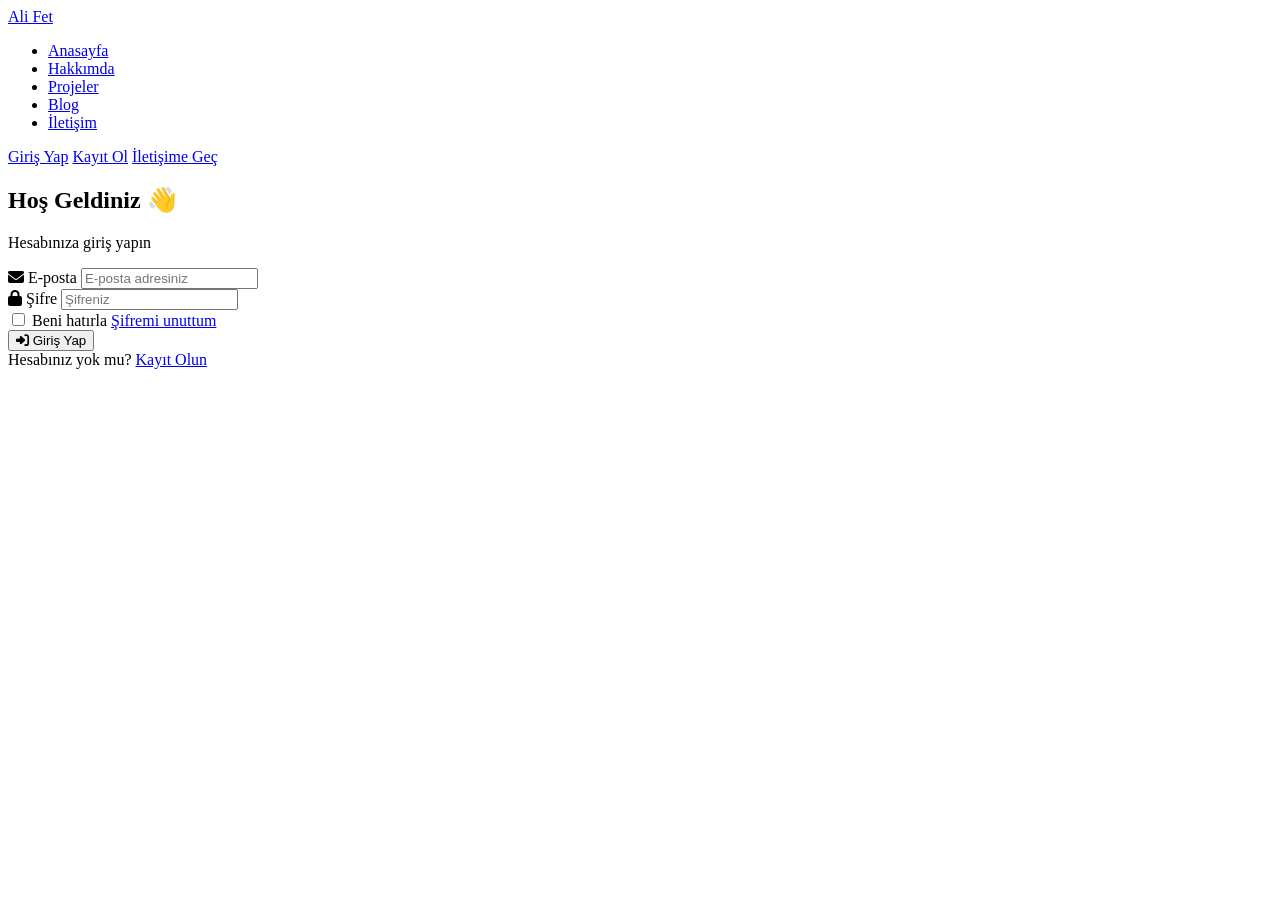
==== pages/giris.html @ 5f3c0827 "Add files via upload" ====
<!DOCTYPE html>
<html lang="tr">
<head>
    <meta charset="UTF-8">
    <meta name="viewport" content="width=device-width, initial-scale=1.0">
    <title>Giriş Yap | Ali Fet</title>
    <link rel="stylesheet" href="../assets/css/style.css">
    <link rel="stylesheet" href="../assets/css/responsive.css">
    <link rel="stylesheet" href="https://cdnjs.cloudflare.com/ajax/libs/font-awesome/6.4.0/css/all.min.css">
</head>
<body>
    <div class="preloader"><div class="loader"></div></div>
    <div class="particles"></div>

    <nav class="navbar">
        <a href="../index.html" class="logo">Ali Fet</a>
        <ul class="nav-links">
            <li><a href="../index.html">Anasayfa</a></li>
            <li><a href="hakkimda.html">Hakkımda</a></li>
            <li><a href="projeler.html">Projeler</a></li>
            <li><a href="blog.html">Blog</a></li>
            <li><a href="iletisim.html">İletişim</a></li>
        </ul>
        <div class="nav-right">
            <a href="giris.html" class="btn btn-outline active">Giriş Yap</a>
            <a href="kayit.html" class="btn btn-primary">Kayıt Ol</a>
            <a href="iletisim.html" class="btn btn-secondary">İletişime Geç</a>
        </div>
        <div class="mobile-menu-btn"><span></span><span></span><span></span></div>
    </nav>

    <div class="auth-container">
        <div class="auth-box">
            <h2>Hoş Geldiniz 👋</h2>
            <p class="subtitle">Hesabınıza giriş yapın</p>

            <form id="girisForm" autocomplete="on">
                <div class="form-group">
                    <i class="fas fa-envelope"></i>
                    <label for="email">E-posta</label>
                    <input type="email" id="email" name="email"
                           placeholder="E-posta adresiniz" required autocomplete="email">
                </div>
                <div class="form-group">
                    <i class="fas fa-lock"></i>
                    <label for="sifre">Şifre</label>
                    <input type="password" id="sifre" name="sifre"
                           placeholder="Şifreniz" required autocomplete="current-password">
                </div>
                <div class="form-options">
                    <label><input type="checkbox"> Beni hatırla</label>
                    <a href="#">Şifremi unuttum</a>
                </div>
                <button type="submit" class="btn btn-primary">
                    <i class="fas fa-sign-in-alt"></i> Giriş Yap
                </button>
            </form>

            <div class="auth-footer">
                Hesabınız yok mu? <a href="kayit.html">Kayıt Olun</a>
            </div>
        </div>
    </div>

    <script src="../assets/js/main.js"></script>
</body>
</html>
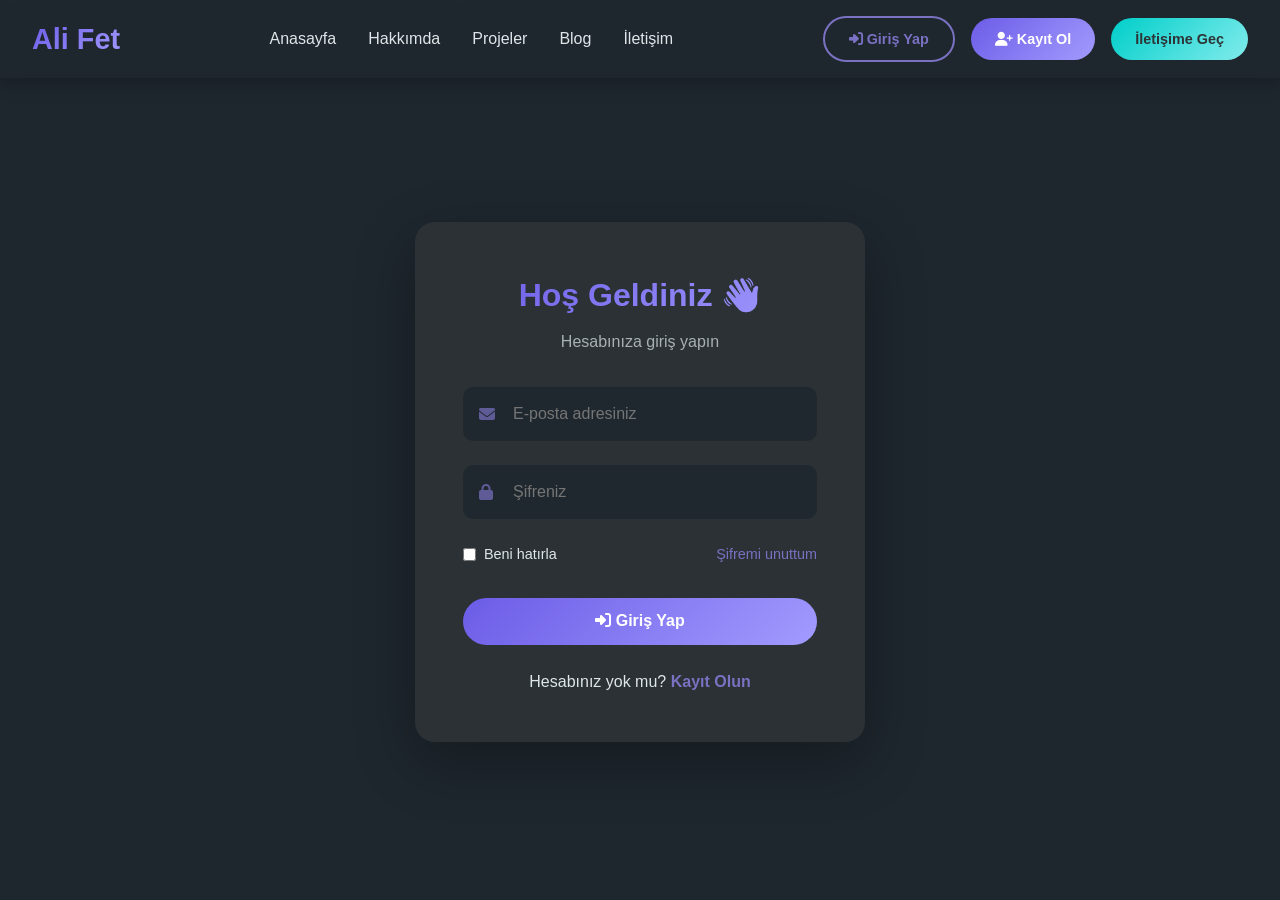
==== commit 46a839bc: "Update giris.html" ====
--- a/pages/giris.html
+++ b/pages/giris.html
@@ -4,6 +4,7 @@
     <meta charset="UTF-8">
     <meta name="viewport" content="width=device-width, initial-scale=1.0">
     <title>Giriş Yap | Ali Fet</title>
+    <link rel="icon" type="image/svg+xml" href="../assets/img/favicon.svg">
     <link rel="stylesheet" href="../assets/css/style.css">
     <link rel="stylesheet" href="../assets/css/responsive.css">
     <link rel="stylesheet" href="https://cdnjs.cloudflare.com/ajax/libs/font-awesome/6.4.0/css/all.min.css">
--- a/assets/css/style.css
+++ b/assets/css/style.css
@@ -0,0 +1,1210 @@
+/* ========== GENEL STILLER ========== */
+* {
+    margin: 0;
+    padding: 0;
+    box-sizing: border-box;
+}
+
+:root {
+    --primary: #7b71c3;
+    --primary-dark: #5b4cdb;
+    --secondary: #00cec9;
+    --accent: #fd79a8;
+    --dark: #2d3436;
+    --darker: #1e272e;
+    --light: #dfe6e9;
+    --white: #ffffff;
+    --gradient: linear-gradient(135deg, #6c5ce7 0%, #a29bfe 100%);
+    --gradient-2: linear-gradient(135deg, #00cec9 0%, #81ecec 100%);
+}
+
+html {
+    scroll-behavior: smooth;
+}
+
+body {
+    font-family: 'Segoe UI', Tahoma, Geneva, Verdana, sans-serif;
+    background: var(--darker);
+    color: var(--light);
+    line-height: 1.6;
+    overflow-x: hidden;
+}
+
+a {
+    text-decoration: none;
+    color: inherit;
+}
+
+/* ========== NAVBAR ========== */
+.navbar {
+    position: fixed;
+    top: 0;
+    left: 0;
+    right: 0;
+    z-index: 1000;
+    background: rgba(30, 39, 46, 0.95);
+    backdrop-filter: blur(10px);
+    padding: 1rem 2rem;
+    display: flex;
+    justify-content: space-between;
+    align-items: center;
+    box-shadow: 0 2px 20px rgba(0, 0, 0, 0.3);
+}
+
+.logo {
+    font-size: 1.8rem;
+    font-weight: 700;
+    background: var(--gradient);
+    -webkit-background-clip: text;
+    -webkit-text-fill-color: transparent;
+    background-clip: text;
+    animation: glow 2s ease-in-out infinite alternate;
+}
+
+@keyframes glow {
+    from { filter: drop-shadow(0 0 5px rgba(108, 92, 231, 0.5)); }
+    to { filter: drop-shadow(0 0 20px rgba(108, 92, 231, 0.8)); }
+}
+
+.nav-links {
+    display: flex;
+    list-style: none;
+    gap: 2rem;
+}
+
+.nav-links a {
+    position: relative;
+    padding: 0.5rem 0;
+    font-weight: 500;
+    transition: color 0.3s ease;
+}
+
+.nav-links a::after {
+    content: '';
+    position: absolute;
+    bottom: 0;
+    left: 0;
+    width: 0;
+    height: 2px;
+    background: var(--gradient);
+    transition: width 0.3s ease;
+}
+
+.nav-links a:hover {
+    color: var(--primary);
+}
+
+.nav-links a:hover::after {
+    width: 100%;
+}
+
+.nav-links a.active {
+    color: var(--primary);
+}
+
+.nav-links a.active::after {
+    width: 100%;
+}
+
+.nav-right {
+    display: flex;
+    gap: 1rem;
+    align-items: center;
+}
+
+.btn {
+    padding: 0.6rem 1.5rem;
+    border-radius: 50px;
+    font-weight: 600;
+    cursor: pointer;
+    transition: all 0.3s ease;
+    border: none;
+    font-size: 0.9rem;
+}
+
+.btn-outline {
+    background: transparent;
+    border: 2px solid var(--primary);
+    color: var(--primary);
+}
+
+.btn-outline:hover {
+    background: var(--primary);
+    color: var(--white);
+    transform: translateY(-2px);
+    box-shadow: 0 5px 20px rgba(108, 92, 231, 0.4);
+}
+
+.btn-primary {
+    background: var(--gradient);
+    color: var(--white);
+}
+
+.btn-primary:hover {
+    transform: translateY(-2px);
+    box-shadow: 0 5px 20px rgba(108, 92, 231, 0.4);
+}
+
+.btn-secondary {
+    background: var(--gradient-2);
+    color: var(--dark);
+}
+
+.btn-secondary:hover {
+    transform: translateY(-2px);
+    box-shadow: 0 5px 20px rgba(0, 206, 201, 0.4);
+}
+
+/* ========== HERO SECTION ========== */
+.hero {
+    min-height: 100vh;
+    display: flex;
+    align-items: center;
+    justify-content: center;
+    padding: 6rem 2rem 2rem;
+    position: relative;
+    overflow: hidden;
+}
+
+.hero::before {
+    content: '';
+    position: absolute;
+    top: -50%;
+    left: -50%;
+    width: 200%;
+    height: 200%;
+    background: radial-gradient(circle, rgba(108, 92, 231, 0.1) 0%, transparent 50%);
+    animation: rotate 20s linear infinite;
+}
+
+@keyframes rotate {
+    from { transform: rotate(0deg); }
+    to { transform: rotate(360deg); }
+}
+
+.hero-content {
+    text-align: center;
+    z-index: 1;
+    animation: fadeInUp 1s ease;
+}
+
+@keyframes fadeInUp {
+    from {
+        opacity: 0;
+        transform: translateY(50px);
+    }
+    to {
+        opacity: 1;
+        transform: translateY(0);
+    }
+}
+
+.hero h1 {
+    font-size: 3.5rem;
+    margin-bottom: 1rem;
+    background: var(--gradient);
+    -webkit-background-clip: text;
+    -webkit-text-fill-color: transparent;
+    background-clip: text;
+}
+
+.hero .subtitle {
+    font-size: 1.5rem;
+    color: var(--secondary);
+    margin-bottom: 1rem;
+}
+
+.hero .description {
+    font-size: 1.1rem;
+    max-width: 600px;
+    margin: 0 auto 2rem;
+    color: var(--light);
+    opacity: 0.8;
+}
+
+.typing-text {
+    font-size: 1.3rem;
+    color: var(--accent);
+    margin-bottom: 2rem;
+}
+
+.typing-text span {
+    border-right: 3px solid var(--accent);
+    padding-right: 5px;
+    animation: blink 0.7s infinite;
+}
+
+@keyframes blink {
+    0%, 100% { border-color: var(--accent); }
+    50% { border-color: transparent; }
+}
+
+.hero-buttons {
+    display: flex;
+    gap: 1rem;
+    justify-content: center;
+    flex-wrap: wrap;
+}
+
+/* Floating Shapes */
+.floating-shapes {
+    position: absolute;
+    width: 100%;
+    height: 100%;
+    overflow: hidden;
+    z-index: 0;
+}
+
+.shape {
+    position: absolute;
+    opacity: 0.1;
+    animation: float 6s ease-in-out infinite;
+}
+
+.shape:nth-child(1) {
+    top: 20%;
+    left: 10%;
+    width: 80px;
+    height: 80px;
+    background: var(--primary);
+    border-radius: 50%;
+    animation-delay: 0s;
+}
+
+.shape:nth-child(2) {
+    top: 60%;
+    right: 10%;
+    width: 120px;
+    height: 120px;
+    background: var(--secondary);
+    border-radius: 30% 70% 70% 30% / 30% 30% 70% 70%;
+    animation-delay: 2s;
+}
+
+.shape:nth-child(3) {
+    bottom: 20%;
+    left: 20%;
+    width: 60px;
+    height: 60px;
+    background: var(--accent);
+    transform: rotate(45deg);
+    animation-delay: 4s;
+}
+
+@keyframes float {
+    0%, 100% { transform: translateY(0) rotate(0deg); }
+    50% { transform: translateY(-20px) rotate(10deg); }
+}
+
+/* ========== SECTION GENEL ========== */
+.section {
+    padding: 5rem 2rem;
+    max-width: 1200px;
+    margin: 0 auto;
+}
+
+.section-title {
+    font-size: 2.5rem;
+    text-align: center;
+    margin-bottom: 3rem;
+    background: var(--gradient);
+    -webkit-background-clip: text;
+    -webkit-text-fill-color: transparent;
+    background-clip: text;
+    position: relative;
+}
+
+.section-title::after {
+    content: '';
+    display: block;
+    width: 100px;
+    height: 4px;
+    background: var(--gradient);
+    margin: 1rem auto 0;
+    border-radius: 2px;
+}
+
+/* ========== PAGE HEADER ========== */
+.page-header {
+    padding: 8rem 2rem 4rem;
+    text-align: center;
+    background: linear-gradient(135deg, rgba(108, 92, 231, 0.2) 0%, rgba(0, 206, 201, 0.1) 100%);
+    position: relative;
+    overflow: hidden;
+}
+
+.page-header::before {
+    content: '';
+    position: absolute;
+    top: 0;
+    left: 0;
+    right: 0;
+    bottom: 0;
+    background: url("data:image/svg+xml,%3Csvg width='60' height='60' viewBox='0 0 60 60' xmlns='[w3.org](http://www.w3.org/2000/svg)'%3E%3Cg fill='none' fill-rule='evenodd'%3E%3Cg fill='%236c5ce7' fill-opacity='0.05'%3E%3Cpath d='M36 34v-4h-2v4h-4v2h4v4h2v-4h4v-2h-4zm0-30V0h-2v4h-4v2h4v4h2V6h4V4h-4zM6 34v-4H4v4H0v2h4v4h2v-4h4v-2H6zM6 4V0H4v4H0v2h4v4h2V6h4V4H6z'/%3E%3C/g%3E%3C/g%3E%3C/svg%3E");
+}
+
+.page-header h1 {
+    font-size: 3rem;
+    background: var(--gradient);
+    -webkit-background-clip: text;
+    -webkit-text-fill-color: transparent;
+    background-clip: text;
+    margin-bottom: 1rem;
+    animation: fadeInUp 0.8s ease;
+}
+
+.page-header p {
+    font-size: 1.2rem;
+    opacity: 0.8;
+    animation: fadeInUp 0.8s ease 0.2s both;
+}
+
+/* ========== HAKKIMDA SAYFASI ========== */
+.about-content {
+    display: grid;
+    grid-template-columns: 1fr 1fr;
+    gap: 4rem;
+    align-items: center;
+    padding: 4rem 2rem;
+    max-width: 1200px;
+    margin: 0 auto;
+}
+
+.about-image {
+    position: relative;
+    animation: fadeInLeft 1s ease;
+}
+
+@keyframes fadeInLeft {
+    from {
+        opacity: 0;
+        transform: translateX(-50px);
+    }
+    to {
+        opacity: 1;
+        transform: translateX(0);
+    }
+}
+
+.about-image .image-wrapper {
+    position: relative;
+    width: 300px;
+    height: 300px;
+    margin: 0 auto;
+}
+
+.about-image .image-wrapper::before {
+    content: '';
+    position: absolute;
+    top: -10px;
+    left: -10px;
+    right: -10px;
+    bottom: -10px;
+    background: var(--gradient);
+    border-radius: 20px;
+    z-index: -1;
+    animation: pulse 2s ease-in-out infinite;
+}
+
+@keyframes pulse {
+    0%, 100% { transform: scale(1); opacity: 1; }
+    50% { transform: scale(1.05); opacity: 0.8; }
+}
+
+.about-image img {
+    width: 100%;
+    height: 100%;
+    object-fit: cover;
+    border-radius: 20px;
+}
+
+.profile-placeholder {
+    width: 100%;
+    height: 100%;
+    background: var(--gradient);
+    border-radius: 20px;
+    display: flex;
+    align-items: center;
+    justify-content: center;
+    font-size: 5rem;
+    color: var(--white);
+}
+
+.about-text {
+    animation: fadeInRight 1s ease;
+}
+
+@keyframes fadeInRight {
+    from {
+        opacity: 0;
+        transform: translateX(50px);
+    }
+    to {
+        opacity: 1;
+        transform: translateX(0);
+    }
+}
+
+.about-text h2 {
+    font-size: 2rem;
+    margin-bottom: 1rem;
+    color: var(--primary);
+}
+
+.about-text p {
+    margin-bottom: 1.5rem;
+    line-height: 1.8;
+}
+
+.skills {
+    margin-top: 2rem;
+}
+
+.skills h3 {
+    margin-bottom: 1rem;
+    color: var(--secondary);
+}
+
+.skill-tags {
+    display: flex;
+    flex-wrap: wrap;
+    gap: 0.8rem;
+}
+
+.skill-tag {
+    background: rgba(108, 92, 231, 0.2);
+    padding: 0.5rem 1rem;
+    border-radius: 20px;
+    font-size: 0.9rem;
+    border: 1px solid var(--primary);
+    transition: all 0.3s ease;
+}
+
+.skill-tag:hover {
+    background: var(--primary);
+    color: var(--white);
+    transform: translateY(-3px);
+}
+
+/* Skill Bars */
+.skill-bars {
+    margin-top: 2rem;
+}
+
+.skill-bar {
+    margin-bottom: 1.5rem;
+}
+
+.skill-bar .skill-info {
+    display: flex;
+    justify-content: space-between;
+    margin-bottom: 0.5rem;
+}
+
+.skill-bar .bar {
+    height: 10px;
+    background: rgba(108, 92, 231, 0.2);
+    border-radius: 5px;
+    overflow: hidden;
+}
+
+.skill-bar .bar-fill {
+    height: 100%;
+    background: var(--gradient);
+    border-radius: 5px;
+    width: 0;
+    animation: fillBar 1.5s ease forwards;
+}
+
+@keyframes fillBar {
+    to { width: var(--width); }
+}
+
+/* ========== PROJELER SAYFASI ========== */
+.projects-grid {
+    display: grid;
+    grid-template-columns: repeat(auto-fit, minmax(350px, 1fr));
+    gap: 2rem;
+    padding: 4rem 2rem;
+    max-width: 1200px;
+    margin: 0 auto;
+}
+
+.project-card {
+    background: rgba(45, 52, 54, 0.8);
+    border-radius: 20px;
+    overflow: hidden;
+    transition: all 0.4s ease;
+    animation: fadeInUp 0.8s ease;
+    animation-fill-mode: both;
+}
+
+.project-card:nth-child(1) { animation-delay: 0.1s; }
+.project-card:nth-child(2) { animation-delay: 0.2s; }
+.project-card:nth-child(3) { animation-delay: 0.3s; }
+.project-card:nth-child(4) { animation-delay: 0.4s; }
+.project-card:nth-child(5) { animation-delay: 0.5s; }
+.project-card:nth-child(6) { animation-delay: 0.6s; }
+
+.project-card:hover {
+    transform: translateY(-10px);
+    box-shadow: 0 20px 40px rgba(108, 92, 231, 0.3);
+}
+
+.project-image {
+    height: 200px;
+    background: var(--gradient);
+    position: relative;
+    overflow: hidden;
+}
+
+.project-image::before {
+    content: '';
+    position: absolute;
+    top: 0;
+    left: -100%;
+    width: 100%;
+    height: 100%;
+    background: linear-gradient(90deg, transparent, rgba(255,255,255,0.2), transparent);
+    transition: 0.5s;
+}
+
+.project-card:hover .project-image::before {
+    left: 100%;
+}
+
+.project-image i {
+    position: absolute;
+    top: 50%;
+    left: 50%;
+    transform: translate(-50%, -50%);
+    font-size: 4rem;
+    color: rgba(255,255,255,0.5);
+}
+
+.project-info {
+    padding: 1.5rem;
+}
+
+.project-info h3 {
+    font-size: 1.3rem;
+    margin-bottom: 0.5rem;
+    color: var(--white);
+}
+
+.project-info p {
+    font-size: 0.95rem;
+    opacity: 0.8;
+    margin-bottom: 1rem;
+}
+
+.project-tech {
+    display: flex;
+    flex-wrap: wrap;
+    gap: 0.5rem;
+    margin-bottom: 1rem;
+}
+
+.project-tech span {
+    background: rgba(0, 206, 201, 0.2);
+    color: var(--secondary);
+    padding: 0.3rem 0.8rem;
+    border-radius: 15px;
+    font-size: 0.8rem;
+}
+
+.project-links {
+    display: flex;
+    gap: 1rem;
+}
+
+.project-links a {
+    padding: 0.5rem 1rem;
+    border-radius: 20px;
+    font-size: 0.85rem;
+    transition: all 0.3s ease;
+}
+
+.project-links .btn-demo {
+    background: var(--gradient);
+    color: var(--white);
+}
+
+.project-links .btn-code {
+    border: 1px solid var(--primary);
+    color: var(--primary);
+}
+
+.project-links a:hover {
+    transform: scale(1.05);
+}
+
+/* ========== BLOG SAYFASI ========== */
+.blog-grid {
+    display: grid;
+    grid-template-columns: repeat(auto-fit, minmax(350px, 1fr));
+    gap: 2rem;
+    padding: 4rem 2rem;
+    max-width: 1200px;
+    margin: 0 auto;
+}
+
+.blog-card {
+    background: rgba(45, 52, 54, 0.8);
+    border-radius: 20px;
+    overflow: hidden;
+    transition: all 0.4s ease;
+    animation: fadeInUp 0.8s ease;
+    animation-fill-mode: both;
+}
+
+.blog-card:nth-child(1) { animation-delay: 0.1s; }
+.blog-card:nth-child(2) { animation-delay: 0.2s; }
+.blog-card:nth-child(3) { animation-delay: 0.3s; }
+
+.blog-card:hover {
+    transform: translateY(-10px);
+    box-shadow: 0 20px 40px rgba(108, 92, 231, 0.3);
+}
+
+.blog-image {
+    height: 180px;
+    background: linear-gradient(135deg, var(--primary) 0%, var(--secondary) 100%);
+    position: relative;
+    display: flex;
+    align-items: center;
+    justify-content: center;
+}
+
+.blog-image i {
+    font-size: 3rem;
+    color: rgba(255,255,255,0.7);
+}
+
+.blog-content {
+    padding: 1.5rem;
+}
+
+.blog-meta {
+    display: flex;
+    gap: 1rem;
+    margin-bottom: 1rem;
+    font-size: 0.85rem;
+    opacity: 0.7;
+}
+
+.blog-content h3 {
+    font-size: 1.2rem;
+    margin-bottom: 0.8rem;
+    color: var(--white);
+    transition: color 0.3s ease;
+}
+
+.blog-card:hover h3 {
+    color: var(--primary);
+}
+
+.blog-content p {
+    font-size: 0.95rem;
+    opacity: 0.8;
+    margin-bottom: 1rem;
+}
+
+.read-more {
+    color: var(--secondary);
+    font-weight: 600;
+    display: inline-flex;
+    align-items: center;
+    gap: 0.5rem;
+    transition: gap 0.3s ease;
+}
+
+.read-more:hover {
+    gap: 1rem;
+}
+
+/* ========== İLETİŞİM SAYFASI ========== */
+.contact-container {
+    display: grid;
+    grid-template-columns: 1fr 1fr;
+    gap: 4rem;
+    padding: 4rem 2rem;
+    max-width: 1200px;
+    margin: 0 auto;
+}
+
+.contact-info {
+    animation: fadeInLeft 1s ease;
+}
+
+.contact-info h2 {
+    font-size: 2rem;
+    margin-bottom: 1rem;
+    color: var(--primary);
+}
+
+.contact-info p {
+    margin-bottom: 2rem;
+    opacity: 0.8;
+}
+
+.contact-item {
+    display: flex;
+    align-items: center;
+    gap: 1rem;
+    margin-bottom: 1.5rem;
+    padding: 1rem;
+    background: rgba(108, 92, 231, 0.1);
+    border-radius: 10px;
+    transition: all 0.3s ease;
+}
+
+.contact-item:hover {
+    background: rgba(108, 92, 231, 0.2);
+    transform: translateX(10px);
+}
+
+.contact-item i {
+    font-size: 1.5rem;
+    color: var(--primary);
+    width: 50px;
+    height: 50px;
+    background: rgba(108, 92, 231, 0.2);
+    border-radius: 50%;
+    display: flex;
+    align-items: center;
+    justify-content: center;
+}
+
+.social-links {
+    display: flex;
+    gap: 1rem;
+    margin-top: 2rem;
+}
+
+.social-links a {
+    width: 50px;
+    height: 50px;
+    background: rgba(108, 92, 231, 0.2);
+    border-radius: 50%;
+    display: flex;
+    align-items: center;
+    justify-content: center;
+    font-size: 1.3rem;
+    color: var(--primary);
+    transition: all 0.3s ease;
+}
+
+.social-links a:hover {
+    background: var(--primary);
+    color: var(--white);
+    transform: translateY(-5px);
+}
+
+.contact-form {
+    background: rgba(45, 52, 54, 0.8);
+    padding: 2rem;
+    border-radius: 20px;
+    animation: fadeInRight 1s ease;
+}
+
+.form-group {
+    margin-bottom: 1.5rem;
+}
+
+.form-group label {
+    display: block;
+    margin-bottom: 0.5rem;
+    color: var(--light);
+}
+
+.form-group input,
+.form-group textarea {
+    width: 100%;
+    padding: 1rem;
+    background: rgba(30, 39, 46, 0.8);
+    border: 2px solid transparent;
+    border-radius: 10px;
+    color: var(--white);
+    font-size: 1rem;
+    transition: all 0.3s ease;
+}
+
+.form-group input:focus,
+.form-group textarea:focus {
+    outline: none;
+    border-color: var(--primary);
+    box-shadow: 0 0 20px rgba(108, 92, 231, 0.3);
+}
+
+.form-group textarea {
+    min-height: 150px;
+    resize: vertical;
+}
+
+.contact-form .btn {
+    width: 100%;
+    padding: 1rem;
+    font-size: 1.1rem;
+}
+
+/* ========== GİRİŞ & KAYIT SAYFALARI ========== */
+.auth-container {
+    min-height: 100vh;
+    display: flex;
+    align-items: center;
+    justify-content: center;
+    padding: 6rem 2rem 2rem;
+    position: relative;
+}
+
+.auth-box {
+    background: rgba(45, 52, 54, 0.9);
+    padding: 3rem;
+    border-radius: 20px;
+    width: 100%;
+    max-width: 450px;
+    animation: fadeInUp 0.8s ease;
+    box-shadow: 0 20px 60px rgba(0, 0, 0, 0.3);
+}
+
+.auth-box h2 {
+    text-align: center;
+    font-size: 2rem;
+    margin-bottom: 0.5rem;
+    background: var(--gradient);
+    -webkit-background-clip: text;
+    -webkit-text-fill-color: transparent;
+    background-clip: text;
+}
+
+.auth-box .subtitle {
+    text-align: center;
+    opacity: 0.7;
+    margin-bottom: 2rem;
+}
+
+.auth-box .form-group {
+    position: relative;
+}
+
+.auth-box .form-group i {
+    position: absolute;
+    left: 1rem;
+    top: 50%;
+    transform: translateY(-50%);
+    color: var(--primary);
+    opacity: 0.7;
+}
+
+.auth-box .form-group input {
+    padding-left: 3rem;
+}
+
+.auth-box .form-group label {
+    display: none;
+}
+
+.form-options {
+    display: flex;
+    justify-content: space-between;
+    align-items: center;
+    margin-bottom: 1.5rem;
+    font-size: 0.9rem;
+}
+
+.form-options label {
+    display: flex;
+    align-items: center;
+    gap: 0.5rem;
+    cursor: pointer;
+}
+
+.form-options a {
+    color: var(--primary);
+}
+
+.auth-divider {
+    text-align: center;
+    margin: 1.5rem 0;
+    position: relative;
+}
+
+.auth-divider::before,
+.auth-divider::after {
+    content: '';
+    position: absolute;
+    top: 50%;
+    width: 40%;
+    height: 1px;
+    background: rgba(255,255,255,0.2);
+}
+
+.auth-divider::before { left: 0; }
+.auth-divider::after { right: 0; }
+
+.social-auth {
+    display: flex;
+    gap: 1rem;
+    margin-bottom: 1.5rem;
+}
+
+.social-auth button {
+    flex: 1;
+    padding: 0.8rem;
+    border: 1px solid rgba(255,255,255,0.2);
+    background: transparent;
+    border-radius: 10px;
+    color: var(--white);
+    cursor: pointer;
+    transition: all 0.3s ease;
+    display: flex;
+    align-items: center;
+    justify-content: center;
+    gap: 0.5rem;
+}
+
+.social-auth button:hover {
+    background: rgba(255,255,255,0.1);
+    border-color: var(--primary);
+}
+
+.auth-footer {
+    text-align: center;
+    margin-top: 1.5rem;
+}
+
+.auth-footer a {
+    color: var(--primary);
+    font-weight: 600;
+}
+
+/* ========== FOOTER ========== */
+.footer {
+    background: rgba(30, 39, 46, 0.95);
+    padding: 3rem 2rem;
+    text-align: center;
+    margin-top: 4rem;
+}
+
+.footer-content {
+    max-width: 1200px;
+    margin: 0 auto;
+}
+
+.footer .logo {
+    font-size: 1.5rem;
+    margin-bottom: 1rem;
+    display: inline-block;
+}
+
+.footer p {
+    opacity: 0.7;
+    margin-bottom: 1.5rem;
+}
+
+.footer-links {
+    display: flex;
+    justify-content: center;
+    gap: 2rem;
+    flex-wrap: wrap;
+}
+
+.footer-links a {
+    color: var(--light);
+    transition: color 0.3s ease;
+}
+
+.footer-links a:hover {
+    color: var(--primary);
+}
+
+/* ========== MOBİL MENÜ ========== */
+.mobile-menu-btn {
+    display: none;
+    flex-direction: column;
+    gap: 5px;
+    cursor: pointer;
+    z-index: 1001;
+}
+
+.mobile-menu-btn span {
+    width: 25px;
+    height: 3px;
+    background: var(--white);
+    transition: all 0.3s ease;
+}
+
+/* ========== RESPONSIVE ========== */
+@media (max-width: 992px) {
+    .about-content,
+    .contact-container {
+        grid-template-columns: 1fr;
+        gap: 2rem;
+    }
+    
+    .about-image {
+        order: -1;
+    }
+}
+
+@media (max-width: 768px) {
+    .mobile-menu-btn {
+        display: flex;
+    }
+    
+    .nav-links,
+    .nav-right {
+        position: fixed;
+        top: 0;
+        left: -100%;
+        width: 80%;
+        height: 100vh;
+        background: var(--darker);
+        flex-direction: column;
+        justify-content: center;
+        align-items: center;
+        gap: 2rem;
+        transition: left 0.3s ease;
+        z-index: 1000;
+    }
+    
+    .nav-links.active,
+    .nav-right.active {
+        left: 0;
+    }
+    
+    .hero h1 {
+        font-size: 2.5rem;
+    }
+    
+    .hero .subtitle {
+        font-size: 1.2rem;
+    }
+    
+    .page-header h1 {
+        font-size: 2rem;
+    }
+    
+    .projects-grid,
+    .blog-grid {
+        grid-template-columns: 1fr;
+    }
+}
+
+/* ========== SCROLL ANİMASYONLARI ========== */
+.fade-in {
+    opacity: 0;
+    transform: translateY(30px);
+    transition: all 0.8s ease;
+}
+
+.fade-in.visible {
+    opacity: 1;
+    transform: translateY(0);
+}
+
+/* ========== PRELOADER ========== */
+.preloader {
+    position: fixed;
+    top: 0;
+    left: 0;
+    width: 100%;
+    height: 100%;
+    background: var(--darker);
+    display: flex;
+    align-items: center;
+    justify-content: center;
+    z-index: 9999;
+    transition: opacity 0.5s ease, visibility 0.5s ease;
+}
+
+.preloader.hidden {
+    opacity: 0;
+    visibility: hidden;
+}
+
+.loader {
+    width: 50px;
+    height: 50px;
+    border: 3px solid rgba(108, 92, 231, 0.3);
+    border-top-color: var(--primary);
+    border-radius: 50%;
+    animation: spin 1s linear infinite;
+}
+
+@keyframes spin {
+    to { transform: rotate(360deg); }
+}
+
+/* ========== PARTICLES ========== */
+.particles {
+    position: fixed;
+    top: 0;
+    left: 0;
+    width: 100%;
+    height: 100%;
+    pointer-events: none;
+    z-index: -1;
+    overflow: hidden;
+}
+
+.particle {
+    position: absolute;
+    width: 4px;
+    height: 4px;
+    background: var(--primary);
+    border-radius: 50%;
+    opacity: 0.5;
+    animation: particleFloat 15s infinite;
+}
+
+@keyframes particleFloat {
+    0%, 100% {
+        transform: translateY(100vh) rotate(0deg);
+        opacity: 0;
+    }
+    10% {
+        opacity: 0.5;
+    }
+    90% {
+        opacity: 0.5;
+    }
+    100% {
+        transform: translateY(-100vh) rotate(720deg);
+        opacity: 0;
+    }
+}
+
+/* ========== KULLANICI DROPDOWN ========== */
+.kullanici-menu { position: relative; }
+.kullanici-btn { display: flex; align-items: center; gap: 0.5rem; cursor: pointer; }
+
+.dropdown-menu {
+    position: absolute; top: calc(100% + 0.75rem); right: 0;
+    background: rgba(30,39,46,0.98); backdrop-filter: blur(20px);
+    border: 1px solid rgba(108,92,231,0.3); border-radius: 16px;
+    min-width: 220px; padding: 0.75rem;
+    box-shadow: 0 20px 60px rgba(0,0,0,0.5);
+    opacity: 0; visibility: hidden; transform: translateY(-10px);
+    transition: all 0.25s ease; z-index: 2000;
+}
+.dropdown-menu.open { opacity: 1; visibility: visible; transform: translateY(0); }
+.dropdown-header { padding: 0.5rem 0.75rem 0.75rem; display: flex; flex-direction: column; gap: 0.2rem; }
+.dropdown-header strong { font-size: 0.95rem; color: var(--white); }
+.dropdown-header small { font-size: 0.78rem; color: var(--primary); opacity: 0.8; }
+.dropdown-item {
+    display: flex; align-items: center; gap: 0.75rem;
+    padding: 0.6rem 0.75rem; border-radius: 10px;
+    color: var(--light); font-size: 0.9rem; transition: all 0.2s ease; cursor: pointer;
+}
+.dropdown-item:hover { background: rgba(108,92,231,0.15); color: var(--primary); }
+.dropdown-item.cikis-btn:hover { background: rgba(225,112,85,0.15); color: #e17055; }
+.dropdown-item i { width: 16px; text-align: center; opacity: 0.8; }
+
+/* ========== AUTH FORM ========== */
+.auth-box input:focus {
+    outline: none; border-color: var(--primary);
+    box-shadow: 0 0 0 3px rgba(108,92,231,0.15);
+}
+.auth-box .btn-primary { width: 100%; padding: 0.9rem; font-size: 1rem; margin-top: 0.5rem; }
--- a/assets/css/responsive.css
+++ b/assets/css/responsive.css
@@ -0,0 +1,84 @@
+/* ========== RESPONSIVE STYLES ========== */
+
+@media (max-width: 1200px) {
+    .projects-grid {
+        grid-template-columns: repeat(2, 1fr);
+    }
+    .blog-grid {
+        grid-template-columns: repeat(2, 1fr);
+    }
+}
+
+@media (max-width: 992px) {
+    .about-content,
+    .contact-container {
+        grid-template-columns: 1fr;
+        gap: 2rem;
+    }
+    .about-image {
+        order: -1;
+    }
+    .nav-links {
+        gap: 1rem;
+    }
+}
+
+@media (max-width: 768px) {
+    .mobile-menu-btn {
+        display: flex;
+    }
+
+    /* Nav-links ve nav-right birlikte tek panel olarak açılır */
+    .nav-links {
+        position: fixed;
+        top: 0; left: -100%;
+        width: 80%; height: 100vh;
+        background: var(--darker);
+        flex-direction: column;
+        justify-content: center;
+        align-items: center;
+        gap: 2rem;
+        transition: left 0.3s ease;
+        z-index: 1000;
+        padding-bottom: 6rem; /* nav-right için alan bırak */
+    }
+    .nav-links.active {
+        left: 0;
+    }
+
+    /* nav-right, açık panelin altına yerleşir */
+    .nav-right {
+        position: fixed;
+        top: auto;
+        bottom: 0; left: -100%;
+        width: 80%;
+        background: var(--darker);
+        flex-direction: column;
+        align-items: center;
+        gap: 0.75rem;
+        padding: 1.25rem 1rem;
+        transition: left 0.3s ease;
+        z-index: 1001;
+        border-top: 1px solid rgba(108, 92, 231, 0.2);
+    }
+    .nav-right.active {
+        left: 0;
+    }
+    .hero h1       { font-size: 2.5rem; }
+    .hero .subtitle { font-size: 1.2rem; }
+    .page-header h1 { font-size: 2rem; }
+    .projects-grid,
+    .blog-grid      { grid-template-columns: 1fr; }
+    .auth-container { padding: 1rem; }
+    .auth-box       { padding: 2rem 1.5rem; }
+    .dropdown-menu  { right: auto; left: 0; }
+}
+
+@media (max-width: 480px) {
+    .hero h1        { font-size: 2rem; }
+    .navbar         { padding: 1rem; }
+    .nav-right      { flex-direction: column; gap: 0.5rem; }
+    .btn            { padding: 0.5rem 1rem; font-size: 0.85rem; }
+    .kullanici-menu { width: 100%; }
+    .dropdown-menu  { width: 100%; }
+}
